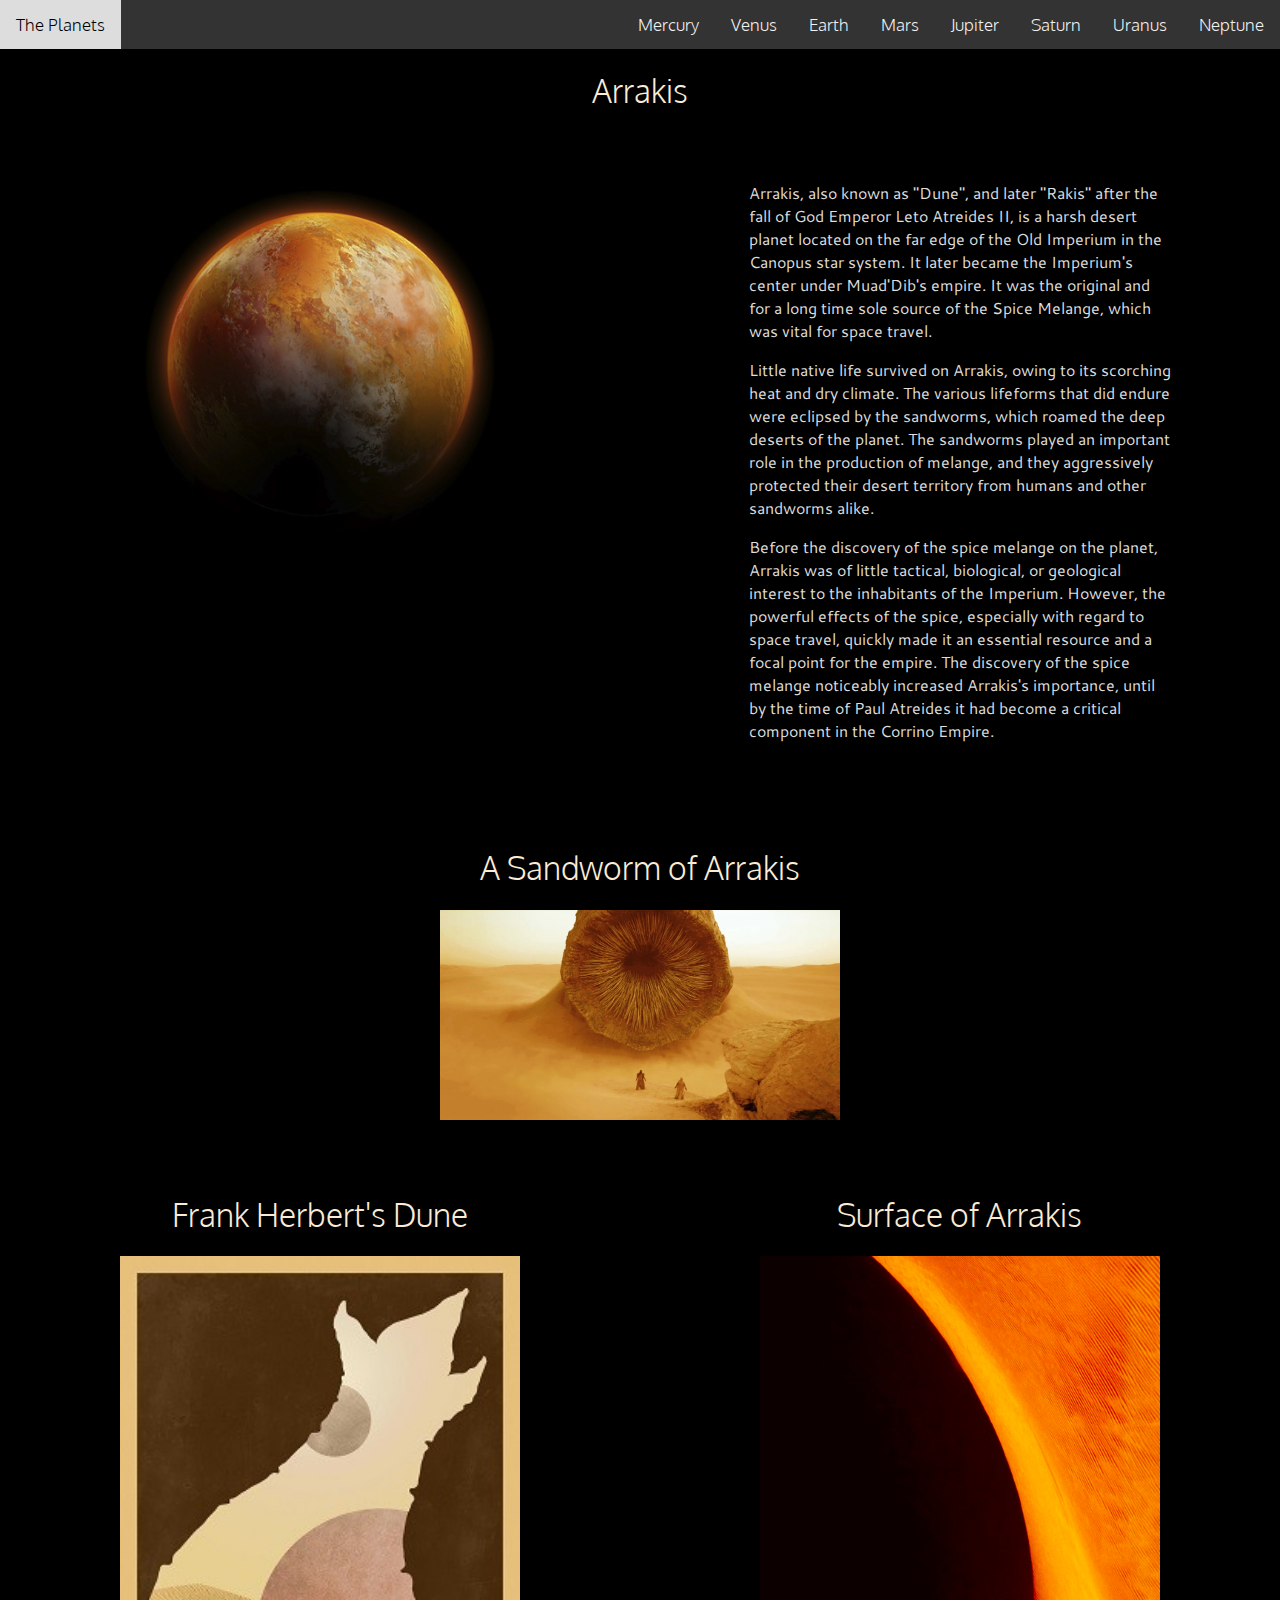
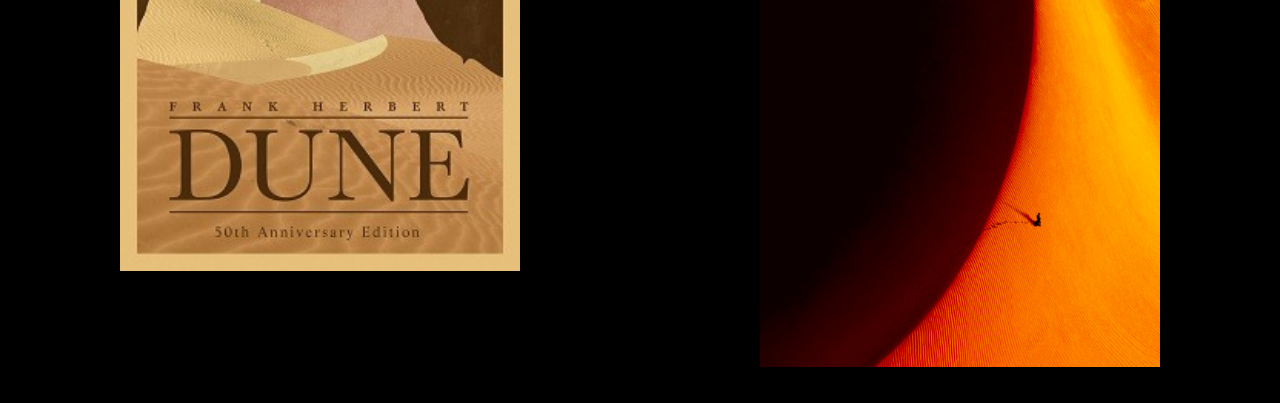
==== arrakis.html @ eedbaf8c "tweaks and easter egg" ====
<!DOCTYPE html>
<html lang="en">
  <head>
    <meta charset="UTF-8" />
    <meta http-equiv="X-UA-Compatible" content="IE=edge" />
    <meta name="viewport" content="width=device-width, initial-scale=1" />
    <title>Arrakis</title>
    <link rel="stylesheet" href="style.css" />
    <link
      rel="stylesheet"
      href="https://cdnjs.cloudflare.com/ajax/libs/font-awesome/4.7.0/css/font-awesome.min.css"
    />
    <link rel="preconnect" href="https://fonts.googleapis.com" />
    <link rel="preconnect" href="https://fonts.gstatic.com" crossorigin />
    <link
      href="https://fonts.googleapis.com/css2?family=Cantarell&family=Oxygen:wght@300;400;700&display=swap"
      rel="stylesheet"
    />
  </head>
  <header>
    <div class="topnav" id="myTopnav">
      <a href="index.html" class="nav-brand">The Planets</a>
      <a href="neptune.html" class="nav-right">Neptune</a>
      <a href="uranus.html" class="nav-right">Uranus</a>
      <a href="saturn.html" class="nav-right">Saturn</a>
      <a href="jupiter.html" class="nav-right">Jupiter</a>
      <a href="mars.html" class="nav-right">Mars</a>
      <a href="earth.html" class="nav-right">Earth</a>
      <a href="venus.html" class="nav-right">Venus</a>
      <a href="mercury.html" class="nav-right">Mercury</a>
      <a href="javascript:void(0);" class="icon" onclick="myFunction()">
        <i class="fa fa-bars"></i>
      </a>
    </div>
  </header>
  <body>
    <div><h1>Arrakis</h1></div>
    <div class="flex-container">
      <div class="flex-item">
        <img class="planet-image" src="img/arrakis.jpg" alt="Arrakis" />
      </div>
      <div class="flex-item">
        <p>
          Arrakis, also known as "Dune", and later "Rakis" after the fall of God
          Emperor Leto Atreides II, is a harsh desert planet located on the far
          edge of the Old Imperium in the Canopus star system. It later became
          the Imperium's center under Muad'Dib's empire. It was the original and
          for a long time sole source of the Spice Melange, which was vital for
          space travel.
        </p>
        <p>
          Little native life survived on Arrakis, owing to its scorching heat
          and dry climate. The various lifeforms that did endure were eclipsed
          by the sandworms, which roamed the deep deserts of the planet. The
          sandworms played an important role in the production of melange, and
          they aggressively protected their desert territory from humans and
          other sandworms alike.
        </p>

        <p>
          Before the discovery of the spice melange on the planet, Arrakis was
          of little tactical, biological, or geological interest to the
          inhabitants of the Imperium. However, the powerful effects of the
          spice, especially with regard to space travel, quickly made it an
          essential resource and a focal point for the empire. The discovery of
          the spice melange noticeably increased Arrakis's importance, until by
          the time of Paul Atreides it had become a critical component in the
          Corrino Empire.
        </p>
      </div>
    </div>
    <div><br /></div>
    <div class="flex-container">
    <div class="flex-item">
        <div><h1>A Sandworm of Arrakis</h1></div>
        <img class="planet-image" src="img/worm.jpg" alt="Sandworm" />
      </div>
      </div>
    <div class="flex-container">
        <div class="flex-item">
            <div><h1>Frank Herbert's Dune</h1></div>
            <img class="planet-image" src="img/book.jpg" alt="Frank Herbert's Dune" />
          </div>
          <div class="flex-item">
            <div><h1>Surface of Arrakis</h1></div>
            <img class="planet-image" src="img/dune.jpg" alt="Dune" />
          </div>
      
    </div>

    <!-- <div class="container2">
      <a href="jupiter.html" class="button">Next Planet</a>
    </div> -->

    <script>
      function myFunction() {
        var x = document.getElementById("myTopnav");
        if (x.className === "topnav") {
          x.className += " responsive";
        } else {
          x.className = "topnav";
        }
      }
    </script>
  </body>
</html>
---- style.css ----
.html1 {
  background: linear-gradient(rgba(0, 0, 0, 0.1), rgba(0, 0, 0, 0.1)),
    url(img/landing.jpg) no-repeat center center fixed;
  -webkit-background-size: cover;
  -moz-background-size: cover;
  -o-background-size: cover;
  background-size: cover;
}

body {
  margin: 0;
  padding: 0;
  border: 0;
  text-align: center;
  font-family: "Oxygen", sans-serif;
  font-weight: lighter;
  background-color: black;
  color: #ddd;
}

p {
  text-align: left;
  font-family: "Cantarell", sans-serif;
}

.body1 {
  margin: 0;
  padding: 0;
  border: 0;
  text-align: center;
  font-family: sans-serif;
  font-weight: lighter;
  background-color: transparent;
}

h1 {
  text-align: inherit;
  font-family: inherit;
  font-weight: inherit;
  color: antiquewhite;
  text-shadow: 2px 2px black;
}

.container1 {
  position: relative;
  padding-top: 15%;
  padding-bottom: 15%;
  text-align: center;
}

.container1 h1 {
  font-size: 3.8rem;
}

.container2 {
  position: relative;
  padding-top: 5%;
  padding-bottom: 7.5%;
  text-align: center;
}

.button {
  background-color: #333;
  border: none;
  color: white;
  padding: 8px 16px;
  text-align: center;
  text-decoration: none;
  display: inline-block;
  font-size: 16px;
  margin: 4px 2px;
  cursor: pointer;
  border-radius: 12px;
}

.button:hover {
  box-shadow: 0 8px 10px 0 rgba(0, 0, 0, 0.24), 0 6px 10px 0 rgba(0, 0, 0, 0.19);
}

.nav-brand {
  float: left;
}
.nav-right {
  float: right;
}

.topnav {
  overflow: hidden;
  background-color: #333;
}

.topnav a {
  /* float: left; */
  display: block;
  color: #f2f2f2;
  text-align: center;
  padding: 14px 16px;
  text-decoration: none;
  font-size: 17px;
}

.topnav a:hover {
  background-color: #ddd;
  color: black;
}

.topnav a.active {
  background-color: #04aa6d;
  color: white;
}

.topnav .icon {
  display: none;
}

.flex-container {
  display: flex;
  justify-content: space-around;
  flex-wrap: wrap;
  flex-direction: row;
}

.flex-item {
  text-align: center;
  padding: 2em;
  flex: 0 33%;
  margin-bottom: -1em;
}

.planet-image {
  height: auto;
  width: 25rem;
}

@media screen and (max-width: 800px) {
  .topnav a:not(:first-child) {
    display: none;
  }
  .topnav a.icon {
    float: right;
    display: block;
  }

  .topnav.responsive {
    position: relative;
  }
  .topnav.responsive .icon {
    position: absolute;
    right: 0;
    top: 0;
  }
  .topnav.responsive a {
    float: none;
    display: block;
    text-align: left;
  }

  .flex-container {
    flex-direction: column;
  }

  .planet-image {
    height: 20em;
    width: 20em;
  }
}
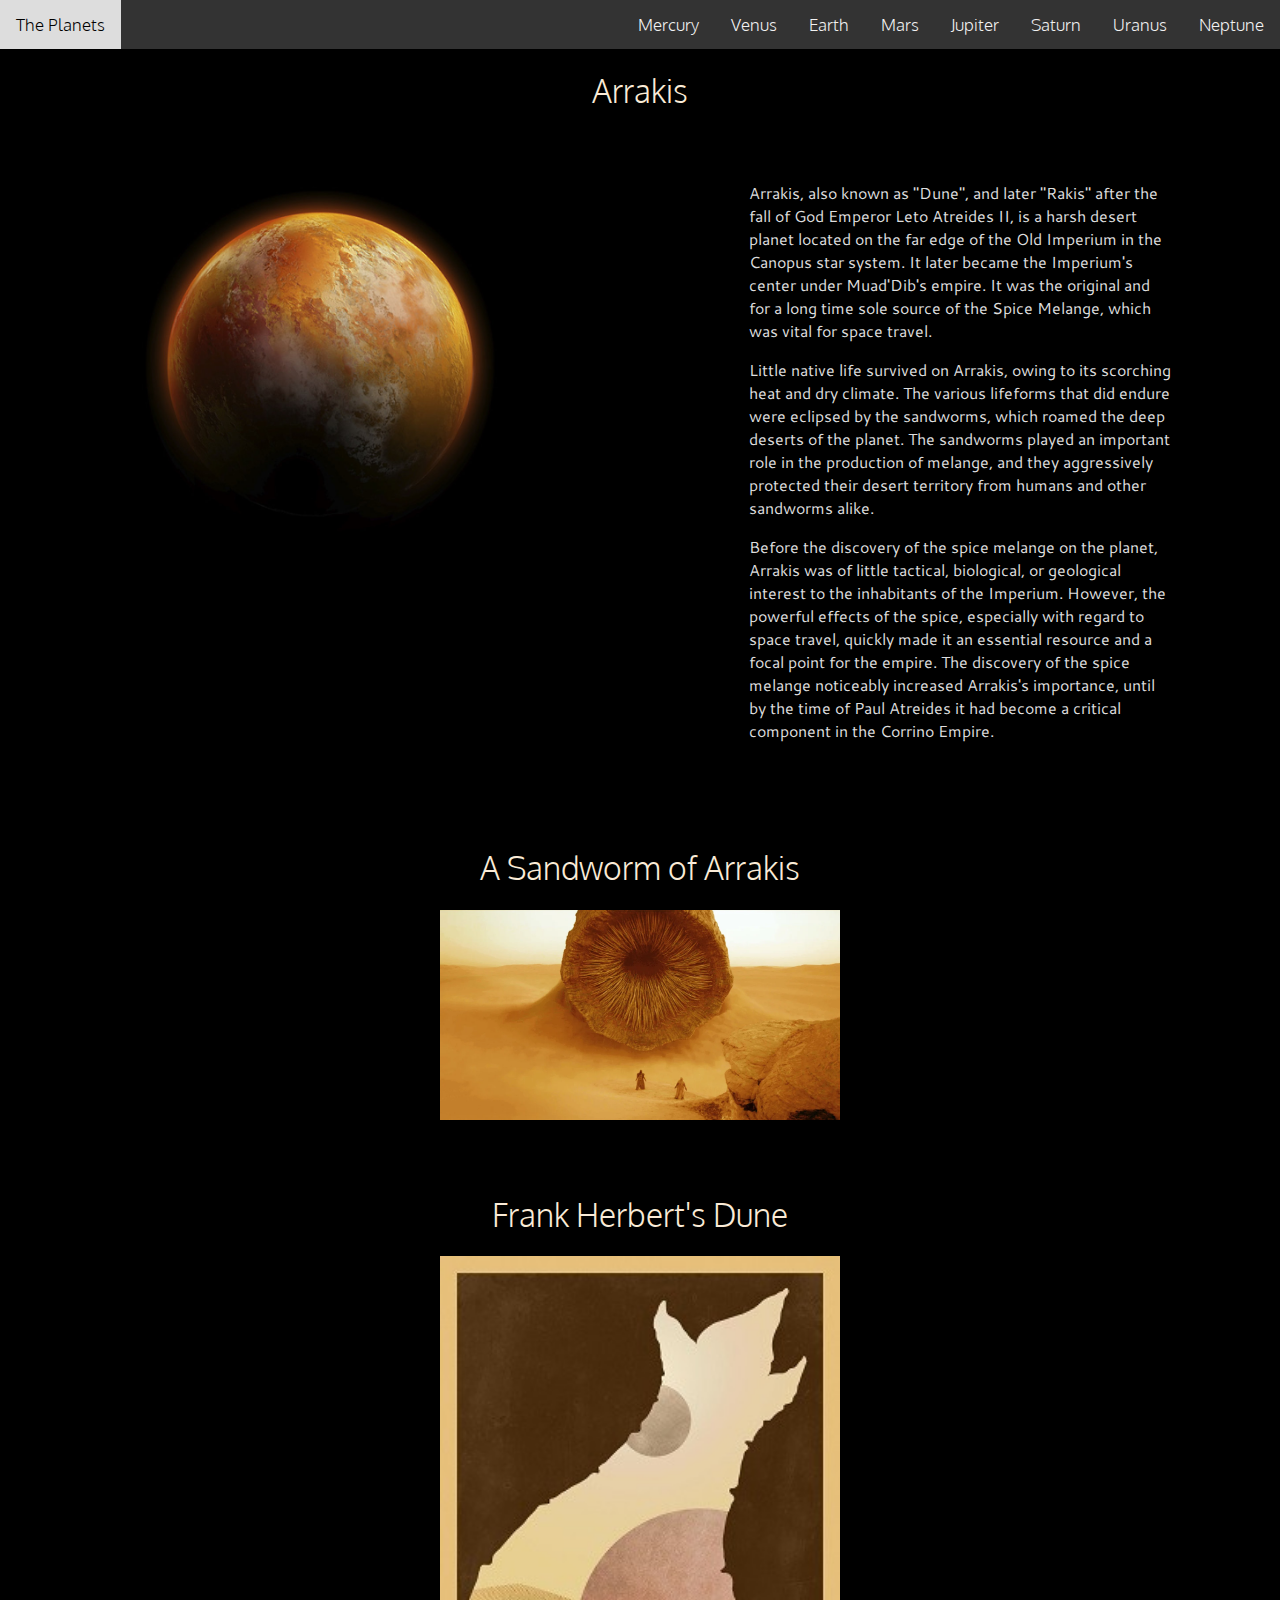
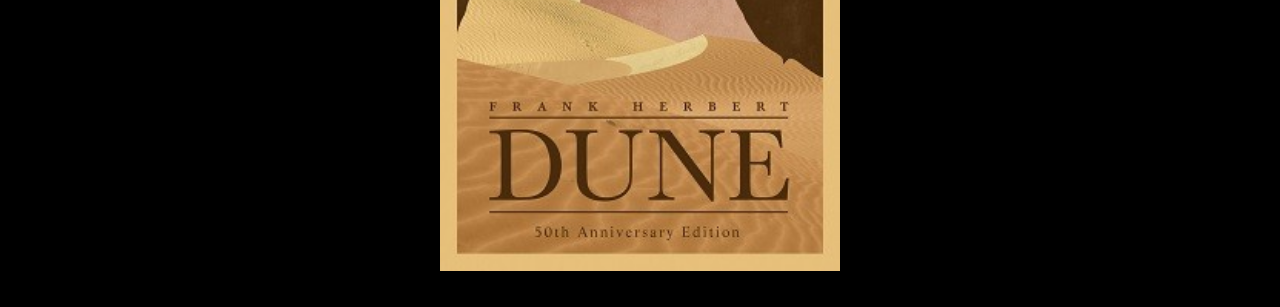
==== commit a01f3acc: "tweaks" ====
--- a/arrakis.html
+++ b/arrakis.html
@@ -81,10 +81,6 @@
             <div><h1>Frank Herbert's Dune</h1></div>
             <img class="planet-image" src="img/book.jpg" alt="Frank Herbert's Dune" />
           </div>
-          <div class="flex-item">
-            <div><h1>Surface of Arrakis</h1></div>
-            <img class="planet-image" src="img/dune.jpg" alt="Dune" />
-          </div>
       
     </div>
 
